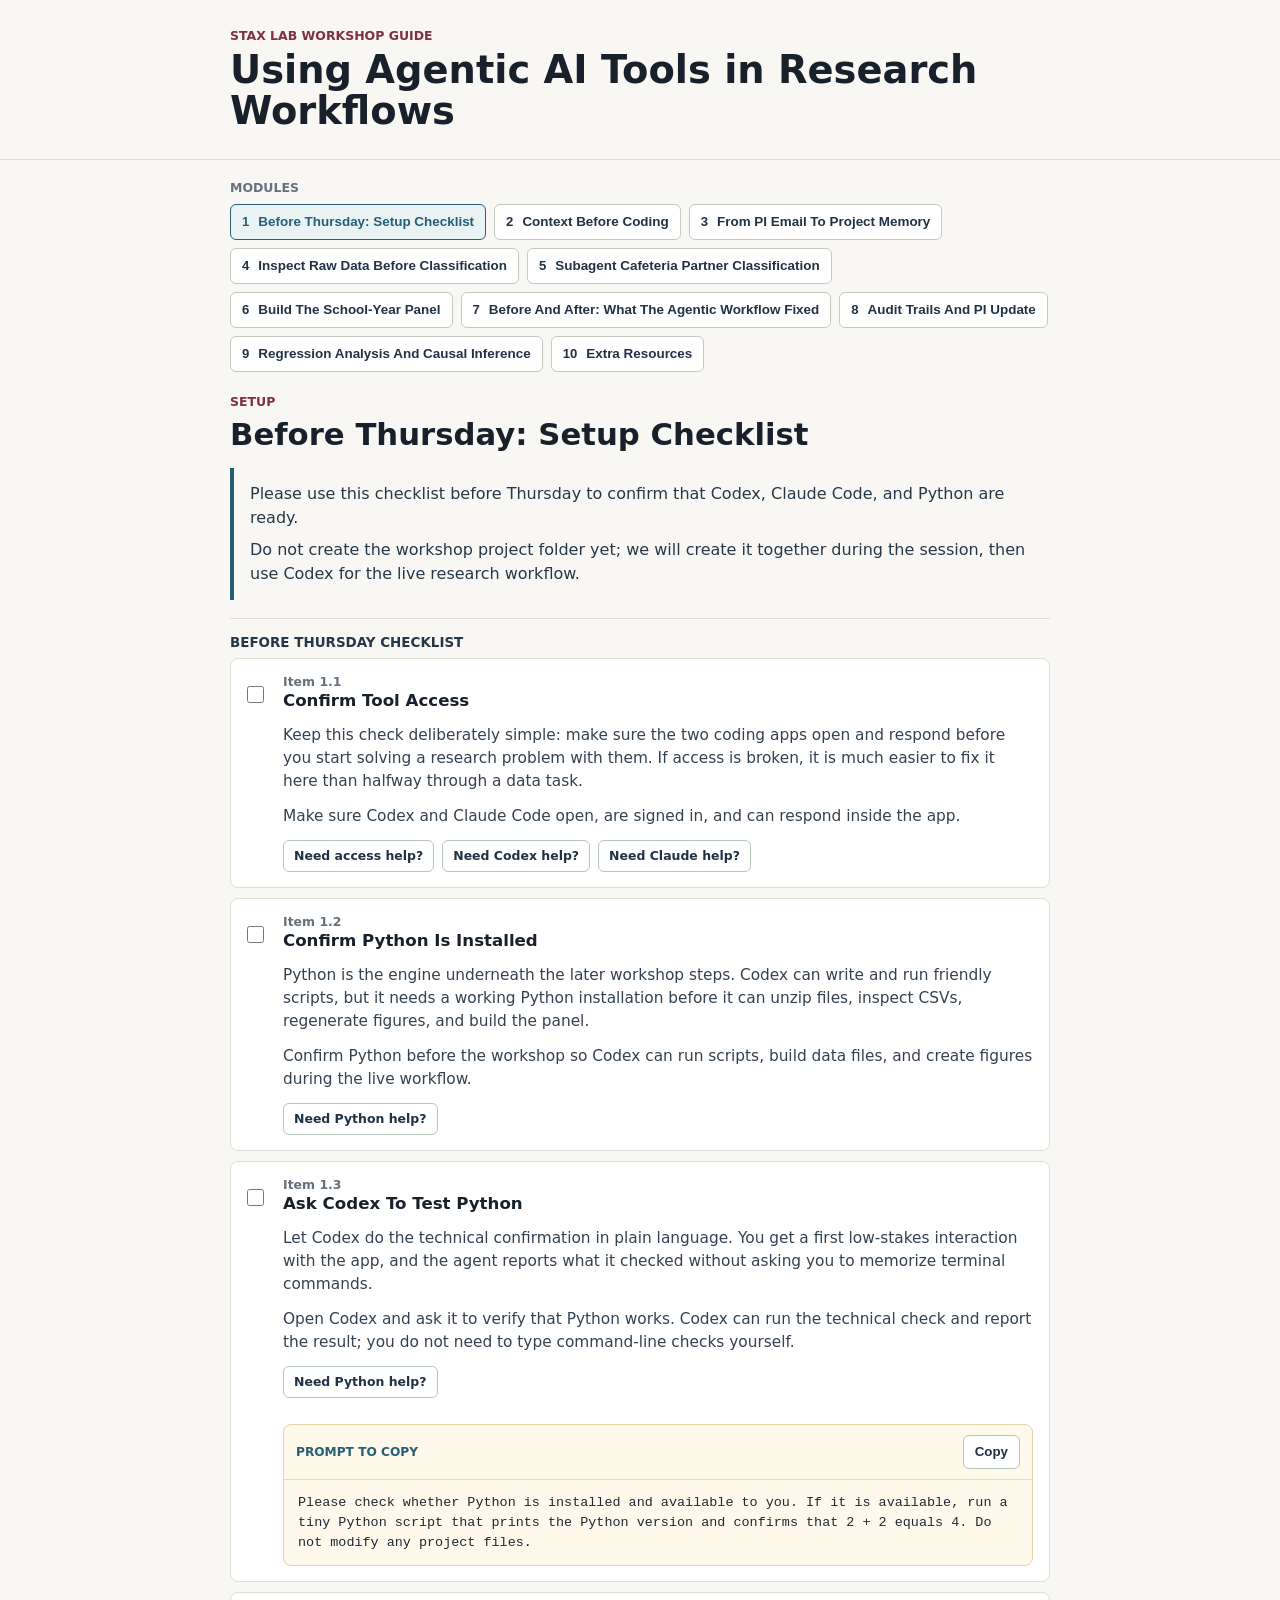
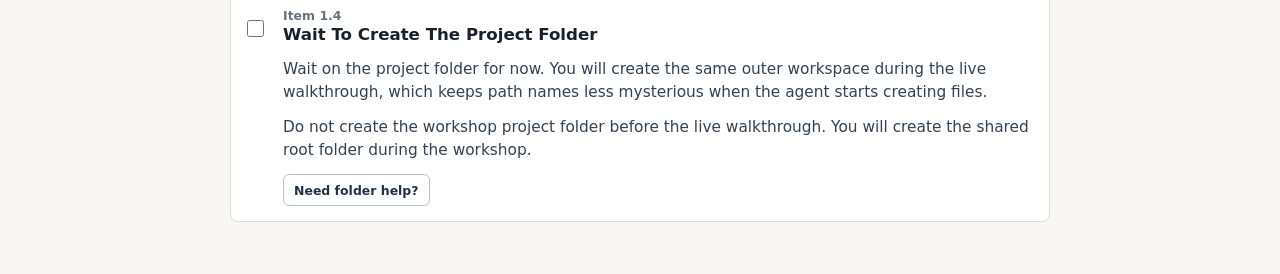
==== docs/guide.html @ 28125786 "Remove module references from review plan prompt" ====
<!doctype html>
<html lang="en">
  <head>
    <meta charset="utf-8">
    <meta name="viewport" content="width=device-width, initial-scale=1">
    <title>Training Guide | Using Agentic AI Tools in Research Workflows</title>
    <link rel="icon" href="data:,">
    <link rel="stylesheet" href="styles.css?v=20260527-module4-plain-note">
  </head>
  <body>
    <header class="topbar">
      <div class="title-block">
        <p class="eyebrow">STAX Lab Workshop Guide</p>
        <h1>Using Agentic AI Tools in Research Workflows</h1>
      </div>
    </header>

    <main class="layout">
      <aside class="module-nav" aria-label="Training modules">
        <div class="nav-heading">
          <span>Modules</span>
        </div>
        <div id="moduleButtons" class="module-buttons"></div>
      </aside>

      <section class="module-panel" aria-live="polite">
        <div class="module-meta">
          <span id="moduleTag" class="tag">Handoff</span>
        </div>
        <h2 id="moduleTitle">Module</h2>
        <div id="moduleBody" class="module-body"></div>

        <section id="moduleContextBand" class="context-band" hidden>
          <h3 id="moduleContextTitle">Context</h3>
          <div id="contextBlocks" class="context-blocks"></div>
        </section>

        <section id="substepBand" class="substep-band" hidden>
          <h3 id="substepTitle">Module Steps</h3>
          <div id="substepList" class="substep-list"></div>
        </section>

        <section class="command-band">
          <h3 id="commandTitle">Agent Actions</h3>
          <div id="commandList"></div>
        </section>

        <section class="prompt-band">
          <h3 id="promptTitle">Prompt Snippets</h3>
          <div id="promptList"></div>
        </section>

        <section id="moduleRecapBand" class="recap-band" hidden>
          <h3>Module Recap</h3>
          <div id="moduleRecapList"></div>
        </section>
      </section>
    </main>

    <script src="app.js?v=20260527-module4-inworld"></script>
  </body>
</html>
---- docs/styles.css ----
:root {
  --ink: #18212b;
  --muted: #65717d;
  --paper: #f8f7f3;
  --surface: #ffffff;
  --soft: #f1f5f2;
  --line: #deddd5;
  --line-strong: #c6c9c1;
  --nav: #203246;
  --nav-ink: #ffffff;
  --burgundy: #7e3140;
  --teal: #245f75;
  --teal-soft: #eaf3f4;
  --gold: #b9802e;
  --prompt: #fff9eb;
  --prompt-line: #e7d3a8;
  --blue: #245f75;
  --shadow: 0 10px 26px rgba(25, 31, 38, 0.08);
  --float-shadow: 0 14px 34px rgba(25, 31, 38, 0.07);
  --soft-shadow: none;
}

* {
  box-sizing: border-box;
}

body {
  margin: 0;
  min-height: 100vh;
  color: var(--ink);
  background: var(--paper);
  font-family: Inter, ui-sans-serif, system-ui, -apple-system, BlinkMacSystemFont, "Segoe UI", sans-serif;
}

.welcome-page {
  display: grid;
  min-height: 100vh;
  place-items: center;
}

.welcome-shell {
  width: min(780px, calc(100% - 40px));
}

.welcome-panel {
  padding: clamp(28px, 5vw, 54px);
  border: 1px solid var(--line);
  border-radius: 8px;
  background: var(--surface);
  box-shadow: none;
}

.welcome-actions {
  display: flex;
  flex-wrap: wrap;
  gap: 10px;
  margin-top: 28px;
}

.action-button {
  display: inline-flex;
  align-items: center;
  justify-content: center;
  min-height: 44px;
  padding: 10px 14px;
  border: 1px solid #b7c7bd;
  border-radius: 6px;
  color: var(--nav);
  background: #ffffff;
  font-weight: 800;
  text-decoration: none;
}

.action-button:hover,
.action-button:focus-visible {
  border-color: var(--burgundy);
  color: var(--burgundy);
  outline: none;
}

.action-button.primary {
  border-color: var(--nav);
  color: var(--nav-ink);
  background: var(--nav);
}

.action-button.primary:hover,
.action-button.primary:focus-visible {
  border-color: var(--burgundy);
  background: var(--burgundy);
  color: #ffffff;
}

.topbar {
  padding: 28px 0 20px;
  border-bottom: 1px solid var(--line);
  background: transparent;
}

.title-block {
  width: min(820px, calc(100% - 32px));
  margin: 0 auto;
}

.eyebrow {
  margin: 0 0 6px;
  color: var(--burgundy);
  font-size: 0.78rem;
  font-weight: 800;
  text-transform: uppercase;
}

h1,
h2,
h3,
p {
  margin-top: 0;
}

h1 {
  max-width: 760px;
  margin-bottom: 7px;
  font-size: clamp(1.75rem, 3vw, 2.75rem);
  line-height: 1.08;
}

h2 {
  margin-bottom: 16px;
  font-size: clamp(1.45rem, 2.4vw, 2.2rem);
}

h3 {
  margin-bottom: 12px;
  font-size: 0.95rem;
}

.code-ref,
code {
  display: inline-block;
  max-width: 100%;
  overflow-wrap: anywhere;
  padding: 2px 6px;
  border: 1px solid #cbd3cf;
  border-radius: 5px;
  background: #f7f9f8;
  color: #122338;
  font-family: ui-monospace, SFMono-Regular, Menlo, Monaco, Consolas, "Liberation Mono", monospace;
  font-size: 0.92em;
  line-height: 1.35;
  vertical-align: baseline;
}

.command-list code {
  display: block;
  padding: 10px 12px;
  white-space: pre-wrap;
}

.layout {
  display: grid;
  grid-template-columns: minmax(0, 1fr);
  gap: 22px;
  width: min(820px, calc(100% - 32px));
  margin: 20px auto 52px;
}

.module-nav,
.module-panel {
  background: transparent;
}

.module-nav {
  position: fixed;
  top: 118px;
  left: max(24px, calc(50% - 720px));
  z-index: 20;
  width: 238px;
  max-height: calc(100vh - 142px);
  align-self: start;
  overflow-y: auto;
  padding: 13px;
  border: 1px solid rgba(198, 201, 193, 0.9);
  border-radius: 8px;
  background: rgba(255, 255, 255, 0.96);
  box-shadow: var(--float-shadow);
}

.nav-heading {
  display: flex;
  align-items: center;
  justify-content: space-between;
  padding: 0 0 9px;
  color: var(--muted);
  font-weight: 800;
  text-transform: uppercase;
  font-size: 0.78rem;
}

.module-buttons {
  display: grid;
  gap: 5px;
}

.module-button {
  position: relative;
  display: flex;
  align-items: center;
  gap: 9px;
  width: 100%;
  min-height: 40px;
  padding: 8px 9px;
  border: 1px solid transparent;
  border-radius: 6px;
  background: transparent;
  color: var(--nav);
  text-align: left;
  cursor: pointer;
  font-weight: 800;
}

.module-button:hover,
.module-button:focus-visible {
  border-color: #cbd9d8;
  color: var(--teal);
  background: #f8faf8;
  outline: none;
}

.module-button.active {
  border-color: var(--teal);
  color: var(--teal);
  background: var(--teal-soft);
}

.module-index {
  display: inline-grid;
  flex: 0 0 auto;
  width: 24px;
  height: 24px;
  place-items: center;
  border: 1px solid currentColor;
  border-radius: 999px;
  color: inherit;
  font-size: 0.82rem;
  font-weight: 800;
}

.module-button.done .module-index {
  color: inherit;
}

.module-name {
  display: block;
  overflow-wrap: anywhere;
  font-weight: 800;
  line-height: 1.2;
  font-size: 0.84rem;
}

.module-step {
  display: none;
}

.module-panel {
  min-height: 0;
  padding: 0;
}

.module-meta {
  display: flex;
  align-items: center;
  margin-bottom: 7px;
  color: var(--muted);
  font-size: 0.78rem;
  font-weight: 700;
  text-transform: uppercase;
}

.tag {
  padding: 0;
  color: var(--burgundy);
  background: transparent;
  font-size: 0.78rem;
  text-transform: uppercase;
}

.module-body {
  display: grid;
  gap: 8px;
  margin: 16px 0 8px;
  padding: 14px 16px;
  border-left: 4px solid var(--teal);
  color: #263848;
  line-height: 1.5;
}

.module-body p {
  margin-bottom: 0;
}

.command-band,
.prompt-band,
.recap-band,
.context-band,
.substep-band {
  margin-top: 18px;
  padding-top: 16px;
  border-top: 1px solid var(--line);
}

.command-band h3,
.prompt-band h3,
.recap-band h3,
.context-band h3,
.substep-band h3 {
  margin: 0 0 8px;
  color: #263848;
  font-size: 0.84rem;
  font-weight: 900;
  text-transform: uppercase;
}

.context-blocks {
  display: grid;
  gap: 16px;
}

.context-slideshow-band {
  padding-top: 14px;
}

.context-slide-deck {
  display: grid;
  gap: 12px;
}

.context-slide-stage {
  display: grid;
  gap: 18px;
  min-height: 380px;
  padding: clamp(18px, 3vw, 26px);
  border: 1px solid var(--line);
  border-radius: 8px;
  background: #ffffff;
}

.context-slide-header {
  display: grid;
  gap: 8px;
  max-width: 680px;
}

.context-slide-kicker {
  color: var(--burgundy);
  font-size: 0.76rem;
  font-weight: 900;
  text-transform: uppercase;
}

.context-slide-header h4 {
  margin: 0;
  color: #18212b;
  font-size: clamp(1.45rem, 2.5vw, 2rem);
  line-height: 1.08;
}

.context-slide-header p {
  margin: 0;
  color: #334252;
  font-size: 1rem;
  line-height: 1.48;
}

.context-slide-content {
  display: grid;
  align-content: start;
  gap: 14px;
}

.context-slide-controls {
  display: grid;
  grid-template-columns: 44px minmax(0, 1fr) 44px;
  align-items: center;
  gap: 12px;
}

.slide-arrow {
  display: inline-grid;
  width: 44px;
  height: 44px;
  place-items: center;
  border: 1px solid #b7c7bd;
  border-radius: 999px;
  color: var(--nav);
  background: #ffffff;
  font-size: 1.25rem;
  font-weight: 900;
  cursor: pointer;
}

.slide-arrow:hover,
.slide-arrow:focus-visible {
  border-color: var(--burgundy);
  color: var(--burgundy);
  outline: none;
}

.slide-arrow:disabled {
  border-color: var(--line);
  color: #a7afb5;
  cursor: default;
}

.context-slide-dots {
  display: flex;
  flex-wrap: wrap;
  justify-content: center;
  gap: 8px;
}

.context-slide-dot {
  width: 10px;
  height: 10px;
  padding: 0;
  border: 1px solid var(--line-strong);
  border-radius: 999px;
  background: #ffffff;
  cursor: pointer;
}

.context-slide-dot[aria-current="step"] {
  border-color: var(--teal);
  background: var(--teal);
}

.context-slide-dot:hover,
.context-slide-dot:focus-visible {
  border-color: var(--burgundy);
  outline: none;
}

.context-block {
  display: grid;
  gap: 12px;
  min-width: 0;
}

.substep-context-block {
  margin-top: 16px;
}

.context-block h4 {
  margin: 0;
  color: #263848;
  font-size: clamp(1.1rem, 1.7vw, 1.38rem);
  line-height: 1.2;
}

.context-stat-grid,
.context-card-grid,
.context-download-grid {
  display: grid;
  grid-template-columns: repeat(2, minmax(0, 1fr));
  gap: 10px;
}

.context-stat-card,
.context-card,
.context-download-card {
  padding: 14px;
  border: 1px solid var(--line);
  border-radius: 8px;
  background: #ffffff;
}

.context-stat-card,
.context-download-card {
  display: grid;
  gap: 6px;
  min-width: 0;
}

.context-stat-label {
  color: var(--teal);
  font-size: 0.76rem;
  font-weight: 900;
  text-transform: uppercase;
}

.context-stat-card strong {
  display: block;
  color: #18212b;
  font-size: clamp(1.55rem, 3vw, 2.35rem);
  line-height: 1;
}

.context-stat-card span:last-child,
.context-card p,
.context-download-card p,
.context-figure figcaption {
  margin: 0;
  color: #334252;
  font-size: 0.92rem;
  line-height: 1.45;
}

.context-table {
  width: 100%;
  border-collapse: collapse;
  overflow: hidden;
  border: 1px solid var(--line);
  border-radius: 8px;
  background: #ffffff;
}

.context-table th,
.context-table td {
  padding: 11px 12px;
  border-bottom: 1px solid var(--line);
  text-align: left;
  vertical-align: top;
  line-height: 1.42;
}

.context-table th {
  color: var(--teal);
  background: #f3f8f7;
  font-size: 0.76rem;
  font-weight: 900;
  text-transform: uppercase;
}

.context-table tr:last-child td {
  border-bottom: 0;
}

.context-figure {
  margin: 0;
  overflow: hidden;
  border: 1px solid var(--line);
  border-radius: 8px;
  background: #ffffff;
}

.context-figure img {
  display: block;
  width: 100%;
  height: auto;
}

.context-figure figcaption {
  padding: 11px 13px;
  border-top: 1px solid var(--line);
  background: #fbfbf8;
}

.context-collapsible {
  display: grid;
  gap: 14px;
}

.context-collapsible-trigger {
  width: fit-content;
  list-style: none;
  cursor: pointer;
}

.context-collapsible-trigger::-webkit-details-marker {
  display: none;
}

.context-collapsible-trigger::after {
  content: " +";
}

.context-collapsible[open] > .context-collapsible-trigger::after {
  content: " -";
}

.context-collapsible-content {
  display: grid;
  gap: 14px;
}

.context-email {
  display: grid;
  gap: 14px;
  min-width: 0;
  padding: 18px;
  border: 1px solid var(--line);
  border-radius: 8px;
  background: #ffffff;
}

.context-email-header {
  display: grid;
  gap: 8px;
}

.context-email-header h4 {
  margin: 0;
  color: #18212b;
  font-size: clamp(1.15rem, 1.9vw, 1.45rem);
  line-height: 1.18;
}

.context-email-meta {
  display: grid;
  gap: 6px;
  margin: 0;
  padding: 0;
  color: #334252;
}

.context-email-meta div {
  display: grid;
  grid-template-columns: 82px minmax(0, 1fr);
  gap: 10px;
  min-width: 0;
}

.context-email-meta dt {
  color: var(--muted);
  font-size: 0.78rem;
  font-weight: 900;
  text-transform: uppercase;
}

.context-email-meta dd {
  min-width: 0;
  margin: 0;
  overflow-wrap: anywhere;
}

.context-email-body {
  display: grid;
  gap: 10px;
  padding: 14px 0 0;
  border-top: 1px solid var(--line);
}

.context-email-body p {
  margin: 0;
  color: #334252;
  font-size: 0.95rem;
  line-height: 1.52;
}

.context-email-actions {
  display: flex;
  flex-wrap: wrap;
  gap: 8px;
}

.substep-list {
  display: grid;
  gap: 0;
  min-width: 0;
}

.checklist-list {
  gap: 10px;
}

.substep-card {
  position: relative;
  min-width: 0;
  padding: 26px 0;
  border-bottom: 1px solid var(--line);
  border-radius: 8px;
  background: transparent;
  transition:
    opacity 160ms ease,
    background-color 160ms ease;
}

.substep-card:last-child {
  border-bottom: 0;
}

.substep-list.is-focusing .substep-card {
  opacity: 0.72;
}

.substep-list.is-focusing .substep-card.is-active,
.substep-list.is-focusing .substep-card:hover,
.substep-list.is-focusing .substep-card:focus-within {
  opacity: 1;
}

.substep-list.is-focusing .substep-card.is-active {
  background: rgba(36, 95, 117, 0.045);
}

.substep-list.is-focusing .substep-card.is-active::before {
  content: "";
  position: absolute;
  top: 18px;
  bottom: 18px;
  left: -14px;
  width: 3px;
  border-radius: 999px;
  background: rgba(36, 95, 117, 0.5);
}

.checklist-list.is-focusing .substep-card,
.checklist-list.is-focusing .substep-card.is-active {
  opacity: 1;
}

.checklist-list.is-focusing .substep-card.is-active {
  background: #ffffff;
}

.checklist-list.is-focusing .substep-card.is-active::before {
  content: none;
}

.substep-number {
  display: block;
  margin-bottom: 7px;
  color: var(--teal);
  font-size: 0.82rem;
  font-weight: 900;
}

.substep-card-complete {
  background: rgba(36, 95, 117, 0.035);
}

.substep-title-row {
  display: flex;
  align-items: flex-start;
  justify-content: space-between;
  gap: 14px;
}

.substep-card h4 {
  margin: 0 0 12px;
  font-size: clamp(1.22rem, 2vw, 1.58rem);
  line-height: 1.16;
}

.checklist-card {
  padding: 15px 16px;
  border: 1px solid var(--line);
  border-radius: 8px;
  background: #ffffff;
  transition: background-color 160ms ease, border-color 160ms ease;
}

.checklist-card:last-child {
  border-bottom: 1px solid var(--line);
}

.checklist-card.substep-card-complete {
  border-color: #b7cfc6;
  background: #f5faf7;
}

.checklist-content {
  display: grid;
  grid-template-columns: 24px minmax(0, 1fr);
  gap: 9px 12px;
}

.checklist-title-row {
  display: contents;
}

.checklist-title-copy {
  min-width: 0;
}

.checklist-card .substep-number {
  margin: 0 0 2px;
  color: var(--muted);
  font-size: 0.78rem;
}

.checklist-card h4 {
  margin: 0;
  font-size: 1.04rem;
  line-height: 1.25;
}

.checklist-card p {
  grid-column: 2;
  padding-left: 0;
}

.substep-check {
  display: inline-flex;
  flex: 0 0 auto;
  align-items: center;
  gap: 7px;
  min-height: 32px;
  padding: 5px 9px;
  border: 1px solid #b7c7bd;
  border-radius: 6px;
  color: #273440;
  background: #ffffff;
  font-size: 0.78rem;
  font-weight: 800;
  cursor: pointer;
}

.checklist-card .substep-check {
  grid-column: 1;
  width: 24px;
  min-height: 24px;
  margin-top: 3px;
  padding: 0;
  border: 0;
  background: transparent;
}

.checklist-card .substep-check span {
  position: absolute;
  width: 1px;
  height: 1px;
  overflow: hidden;
  clip: rect(0, 0, 0, 0);
  white-space: nowrap;
}

.checklist-card .substep-links,
.checklist-card .substep-prompt,
.checklist-card .substep-reference,
.checklist-card .substep-material {
  grid-column: 2;
}

.substep-check input {
  width: 17px;
  height: 17px;
  margin: 0;
  accent-color: var(--teal);
}

.substep-card-complete .substep-number {
  color: var(--teal);
}

.substep-card-complete h4 {
  color: var(--teal);
}

.substep-card p {
  margin: 0;
  color: #334252;
  font-size: 0.96rem;
  line-height: 1.5;
}

.substep-intro {
  color: #263848;
  font-size: 1rem;
  line-height: 1.55;
}

.substep-action strong {
  color: var(--teal);
  font-size: 0.84rem;
  font-weight: 900;
  text-transform: uppercase;
}

.substep-content {
  display: grid;
  gap: 12px;
}

.substep-image {
  margin: 0;
  overflow: hidden;
  border-top: 1px solid var(--line);
  border-radius: 0 0 8px 8px;
  background: #f8faf9;
}

.substep-image img {
  display: block;
  width: 100%;
  height: auto;
}

.substep-image figcaption {
  padding: 10px 12px;
  border-top: 1px solid var(--line);
  color: #3c4752;
  background: #ffffff;
  font-size: 0.82rem;
  line-height: 1.4;
}

.substep-material {
  display: grid;
  gap: 4px;
  min-width: 0;
  margin-top: 10px;
  color: #233139;
  line-height: 1.45;
}

.substep-material span {
  min-width: 0;
  overflow-wrap: anywhere;
}

.substep-note {
  margin: 14px 0 0;
  color: #233139;
  line-height: 1.55;
}

.substep-label {
  color: var(--teal);
  font-size: 0.76rem;
  font-weight: 800;
  text-transform: uppercase;
}

.substep-prompt {
  display: grid;
  grid-template-columns: 1fr;
  margin-top: 14px;
  border: 1px solid var(--prompt-line);
  border-radius: 8px;
  background: var(--prompt);
}

.substep-prompt-copy {
  display: grid;
  gap: 0;
}

.substep-prompt-head,
.prompt-row-head {
  display: flex;
  align-items: center;
  justify-content: space-between;
  gap: 12px;
  padding: 10px 12px;
  border-bottom: 1px solid rgba(185, 141, 66, 0.28);
}

.substep-links {
  display: flex;
  flex-wrap: wrap;
  gap: 8px;
  min-width: 0;
}

.substep-reference {
  margin-top: 12px;
  border: 1px solid var(--line);
  border-radius: 8px;
  background: var(--surface);
}

.substep-reference summary {
  padding: 11px 13px;
  color: #334252;
  font-size: 0.9rem;
  font-weight: 800;
  cursor: pointer;
}

.command-row,
.prompt-row {
  display: grid;
  grid-template-columns: 1fr;
  margin-bottom: 10px;
  border: 1px solid var(--prompt-line);
  border-radius: 8px;
  background: var(--prompt);
}

.copy-button {
  min-width: 0;
  min-height: 34px;
  padding: 7px 11px;
  border: 1px solid #b7c7bd;
  border-radius: 6px;
  background: #ffffff;
  color: var(--nav);
  font-weight: 800;
  cursor: pointer;
}

.copy-button:hover,
.copy-button:focus-visible {
  border-color: var(--burgundy);
  color: var(--burgundy);
  outline: none;
}

.prompt-text {
  margin: 0;
  padding: 13px 14px;
  border: 0;
  border-radius: 0;
  background: transparent;
  overflow-wrap: anywhere;
  white-space: pre-wrap;
  color: #1e2935;
  font-family: "SFMono-Regular", Consolas, "Liberation Mono", monospace;
  font-size: 0.84rem;
  line-height: 1.48;
}

.recap-intro {
  max-width: 720px;
  margin: 0 0 14px;
  color: #334252;
  line-height: 1.5;
}

.recap-item {
  display: grid;
  gap: 7px;
  max-width: 780px;
  padding: 14px 0;
  border-top: 1px solid var(--line);
}

.recap-item:first-of-type {
  border-top: 0;
  padding-top: 0;
}

.recap-step {
  color: var(--teal);
  font-size: 0.76rem;
  font-weight: 900;
  text-transform: uppercase;
}

.recap-item h4 {
  margin: 0;
  color: #18212b;
  font-size: clamp(1.05rem, 1.7vw, 1.25rem);
  line-height: 1.2;
}

.recap-item p {
  margin: 0;
  color: #334252;
  line-height: 1.48;
}

.recap-item strong {
  color: #263848;
}

.sequence-note {
  max-width: 720px;
  margin: 12px 0 0;
  color: #334252;
  line-height: 1.5;
}

.guide-button {
  display: inline-flex;
  align-items: center;
  justify-content: center;
  min-height: 32px;
  padding: 6px 10px;
  border: 1px solid #b7c7bd;
  border-radius: 6px;
  color: var(--nav);
  background: #ffffff;
  font-size: 0.78rem;
  font-weight: 800;
  text-decoration: none;
  white-space: nowrap;
}

.guide-button:hover,
.guide-button:focus-visible {
  border-color: var(--burgundy);
  color: var(--burgundy);
  outline: none;
}

.empty-state {
  color: var(--muted);
  font-style: italic;
}

@media (prefers-reduced-motion: reduce) {
  html {
    scroll-behavior: auto;
  }

  .substep-card {
    transition: none;
  }
}

.setup-page {
  background: var(--paper);
}

.setup-shell {
  width: min(920px, calc(100% - 32px));
  margin: 0 auto;
  padding: 28px 0 46px;
}

.setup-header {
  padding: 24px;
  border: 1px solid var(--line);
  border-radius: 8px;
  background: var(--surface);
  box-shadow: var(--shadow);
}

.back-link {
  display: inline-flex;
  margin-bottom: 18px;
  color: var(--burgundy);
  font-weight: 800;
  text-decoration: none;
}

.back-link:hover,
.back-link:focus-visible {
  text-decoration: underline;
  outline: none;
}

.setup-intro {
  max-width: 760px;
  margin-bottom: 0;
  color: #273440;
  line-height: 1.55;
}

.setup-content {
  display: grid;
  gap: 18px;
  margin-top: 18px;
}

.setup-section {
  padding: 22px 24px;
  border: 1px solid var(--line);
  border-radius: 8px;
  background: var(--surface);
}

.setup-section h2 {
  margin-bottom: 10px;
  font-size: clamp(1.25rem, 2vw, 1.65rem);
}

.setup-section h3 {
  margin-top: 18px;
}

.step-list {
  margin: 0;
  padding-left: 1.25rem;
  line-height: 1.58;
}

.step-list li {
  margin-bottom: 9px;
}

.plain-list {
  margin: 0;
  padding-left: 1.15rem;
  line-height: 1.55;
}

.plain-list li {
  margin-bottom: 8px;
}

.command-list {
  display: grid;
  gap: 8px;
  margin: 12px 0;
}

.success-box,
.help-box {
  margin: 14px 0 0;
  padding: 14px;
  border-left: 4px solid var(--teal);
  border-radius: 6px;
  background: #f2faf7;
  line-height: 1.5;
}

.help-box {
  border-left-color: var(--gold);
  background: #fff8ea;
}

.link-row {
  display: flex;
  flex-wrap: wrap;
  gap: 10px;
  margin-top: 14px;
}

.link-button {
  display: inline-flex;
  align-items: center;
  justify-content: center;
  min-height: 40px;
  padding: 9px 12px;
  border: 1px solid #b7c7bd;
  border-radius: 6px;
  color: var(--nav);
  background: #ffffff;
  font-weight: 800;
  text-decoration: none;
}

.link-button:hover,
.link-button:focus-visible {
  border-color: var(--burgundy);
  color: var(--burgundy);
  outline: none;
}

@media (max-width: 1320px) {
  .module-nav {
    position: static;
    width: auto;
    max-height: none;
    overflow: visible;
    padding: 0;
    border: 0;
    border-radius: 0;
    background: transparent;
    box-shadow: none;
  }

  .module-buttons {
    display: flex;
    flex-wrap: wrap;
    gap: 8px;
  }

  .module-button {
    width: auto;
    min-height: 36px;
    padding: 7px 11px;
    border-color: var(--line-strong);
    background: #ffffff;
  }

  .module-index {
    width: auto;
    height: auto;
    border: 0;
    border-radius: 0;
  }
}

@media (max-width: 560px) {
  .layout,
  .title-block,
  .welcome-shell,
  .setup-shell {
    width: min(100% - 24px, 820px);
  }

  .substep-title-row {
    align-items: flex-start;
  }

  .context-stat-grid,
  .context-card-grid,
  .context-download-grid {
    grid-template-columns: 1fr;
  }

  .context-slide-stage {
    min-height: 0;
  }

  .context-slide-controls {
    grid-template-columns: 40px minmax(0, 1fr) 40px;
    gap: 8px;
  }

  .slide-arrow {
    width: 40px;
    height: 40px;
  }

  .context-table {
    display: block;
    overflow-x: auto;
  }

  .substep-prompt-head,
  .prompt-row-head {
    align-items: flex-start;
    flex-direction: column;
  }

  .copy-button,
  .action-button,
  .guide-button,
  .link-button {
    width: 100%;
  }

}
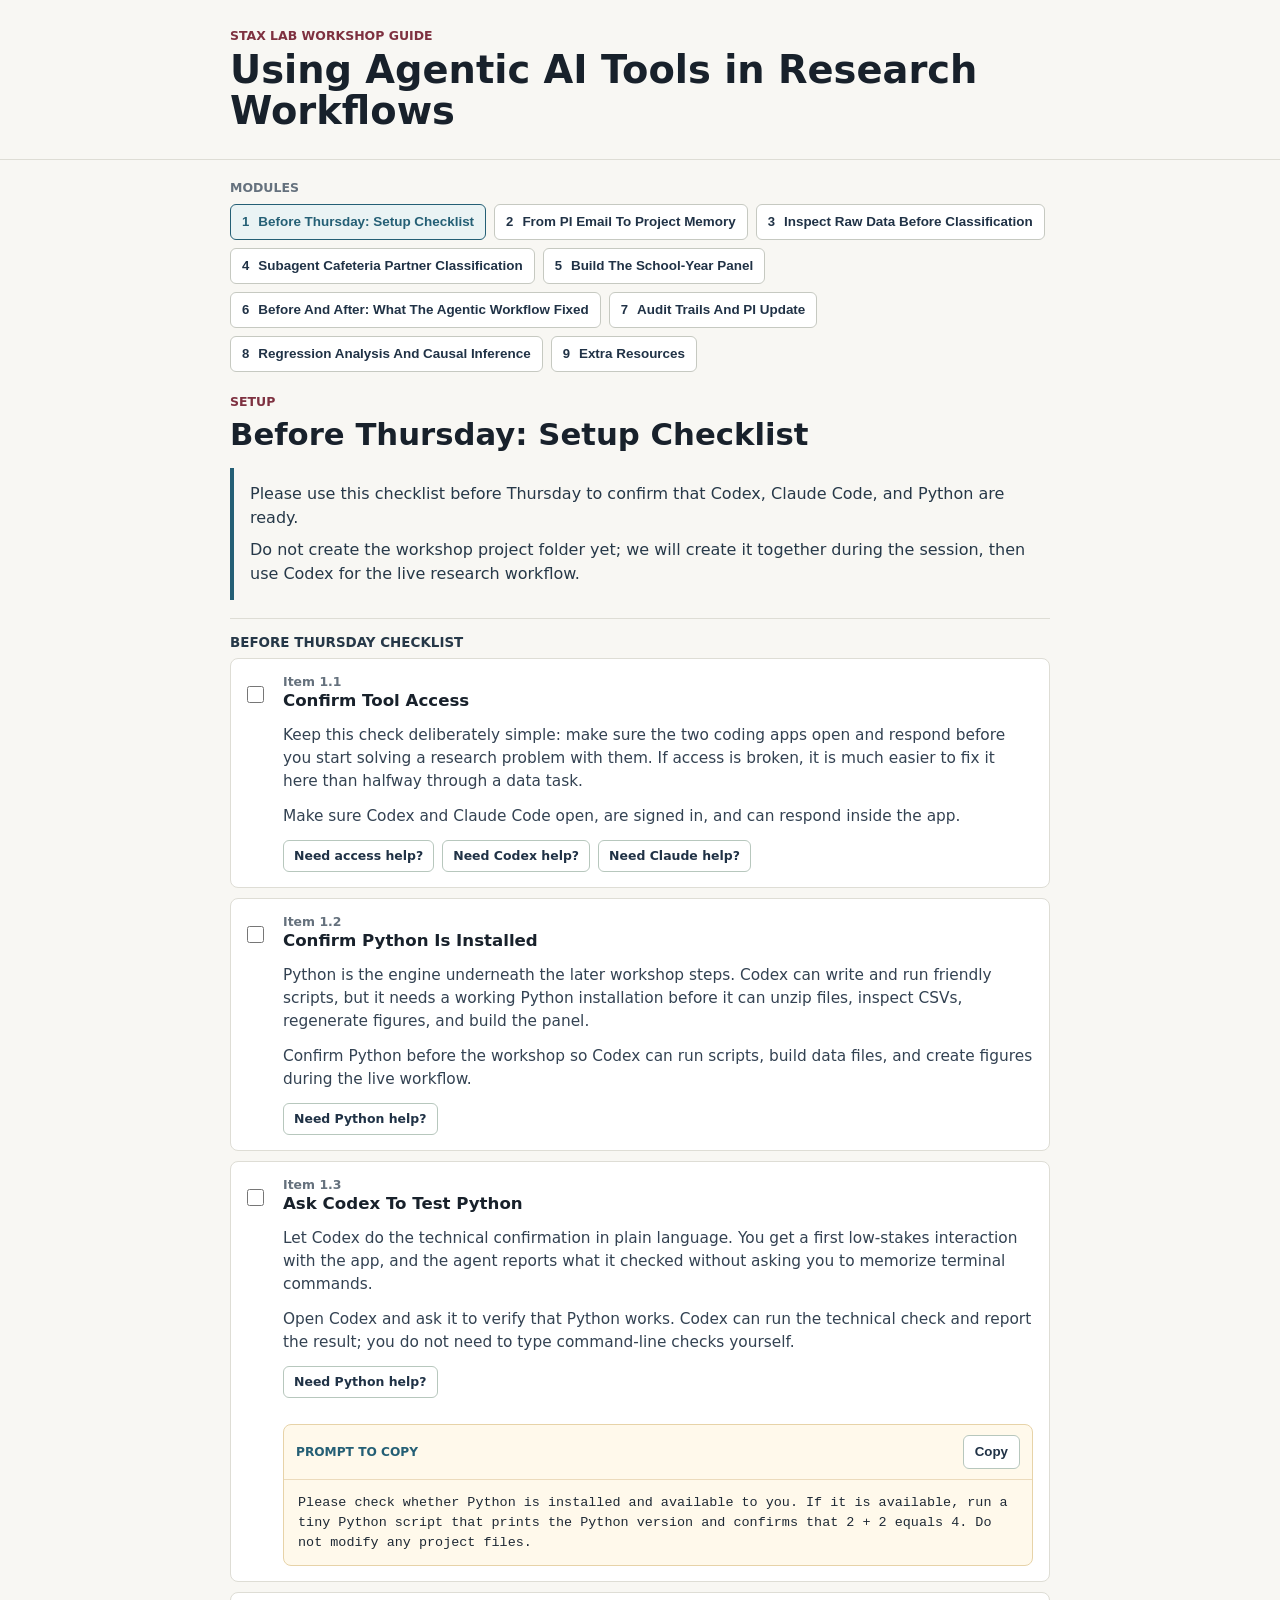
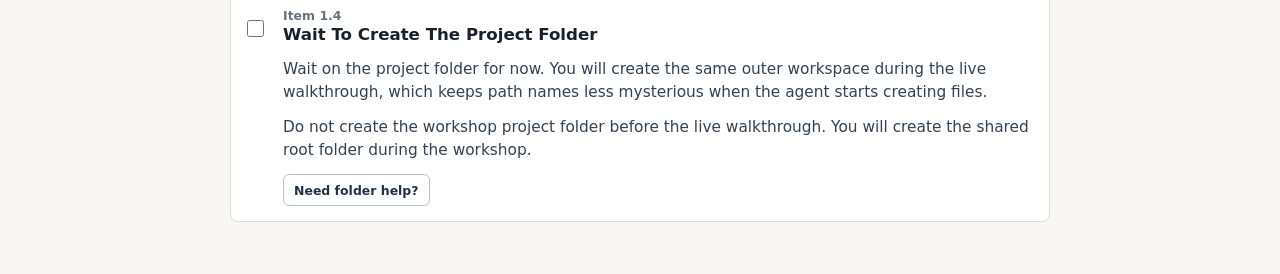
==== commit 0c04ce2d: "Remove standalone context module" ====
--- a/docs/guide.html
+++ b/docs/guide.html
@@ -57,6 +57,6 @@
       </section>
     </main>
 
-    <script src="app.js?v=20260527-module4-inworld"></script>
+    <script src="app.js?v=20260527-remove-context-module"></script>
   </body>
 </html>
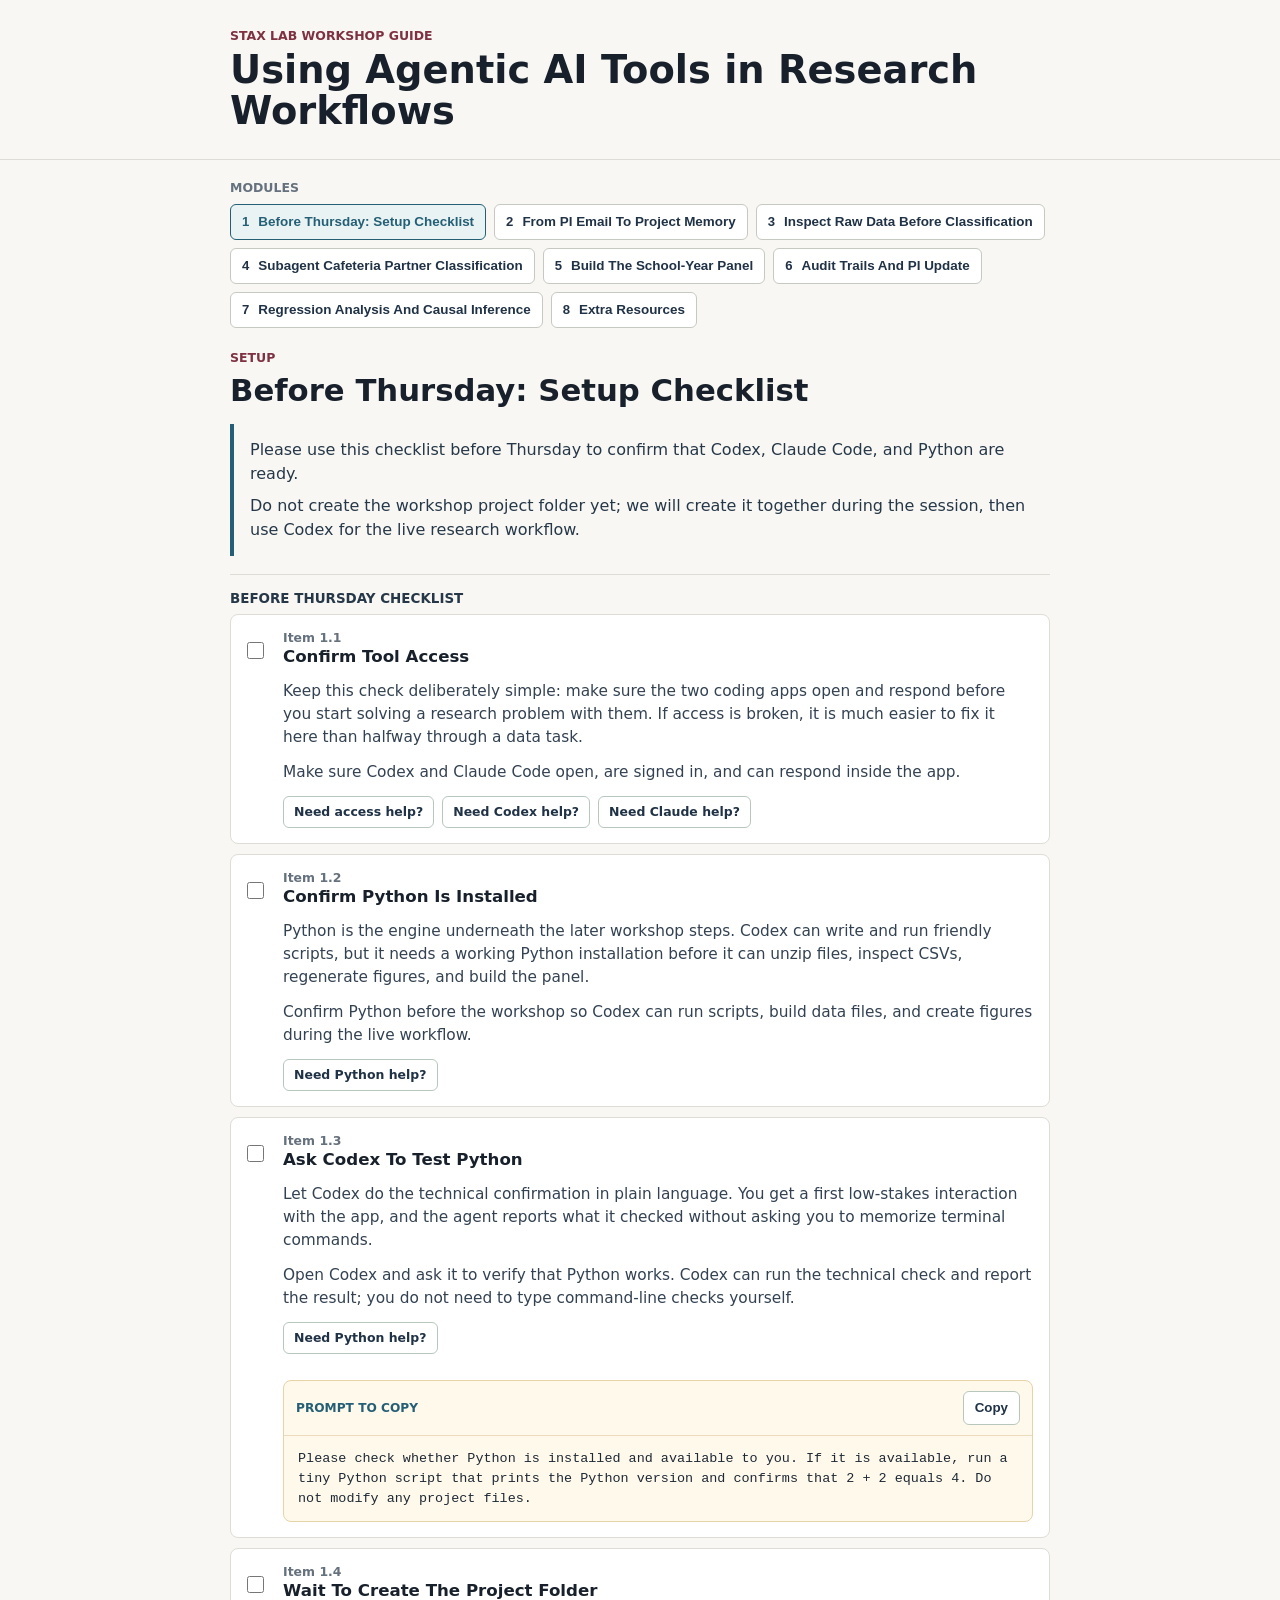
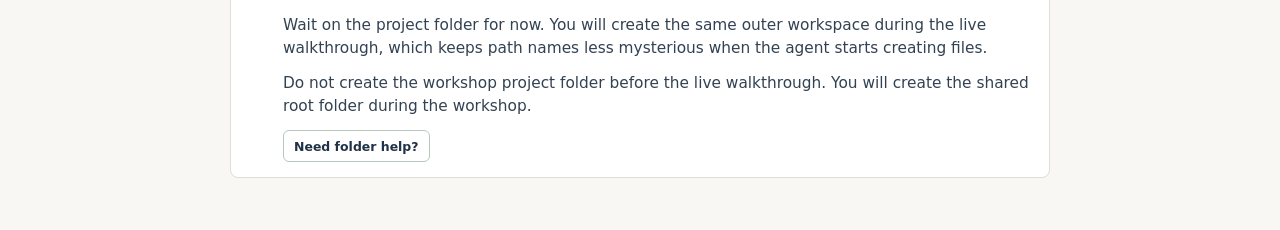
==== commit d3ee78fa: "Remove standalone before-after module" ====
--- a/docs/guide.html
+++ b/docs/guide.html
@@ -57,6 +57,6 @@
       </section>
     </main>
 
-    <script src="app.js?v=20260527-remove-context-module"></script>
+    <script src="app.js?v=20260527-remove-module-six"></script>
   </body>
 </html>
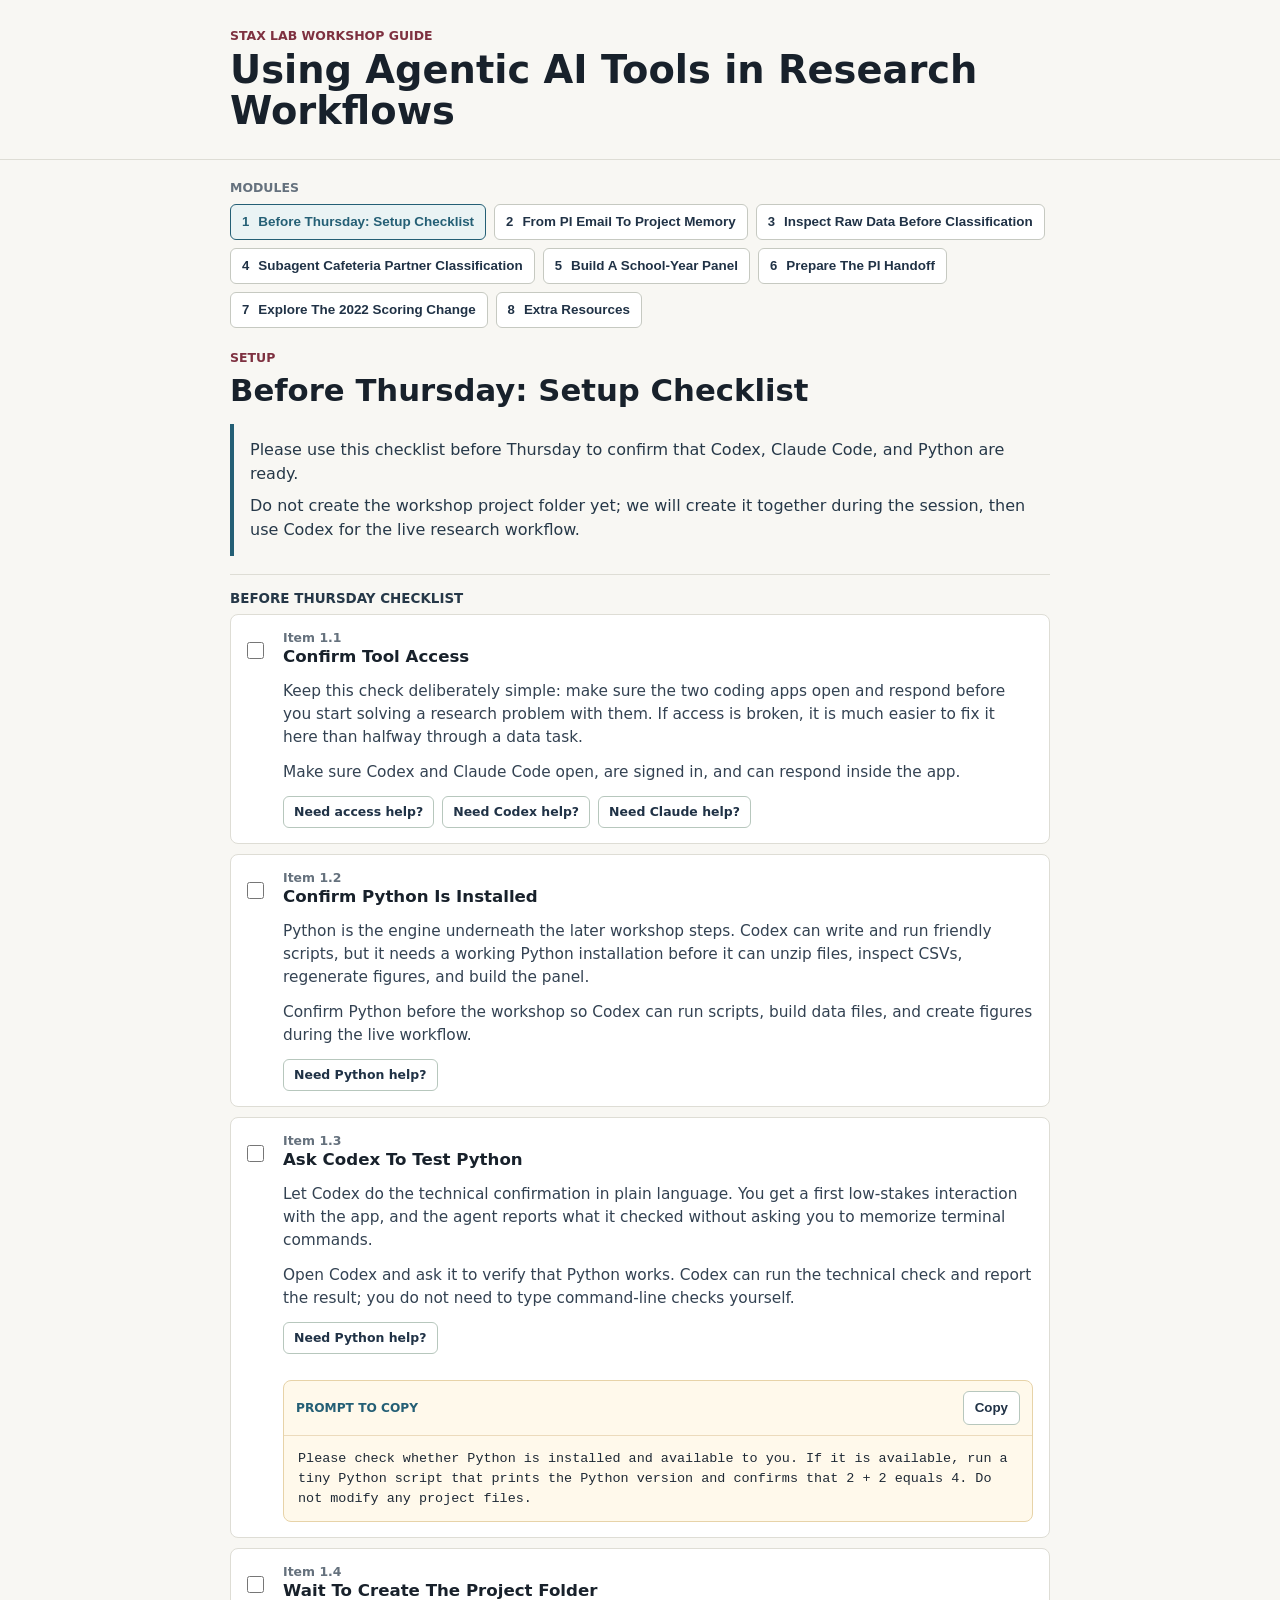
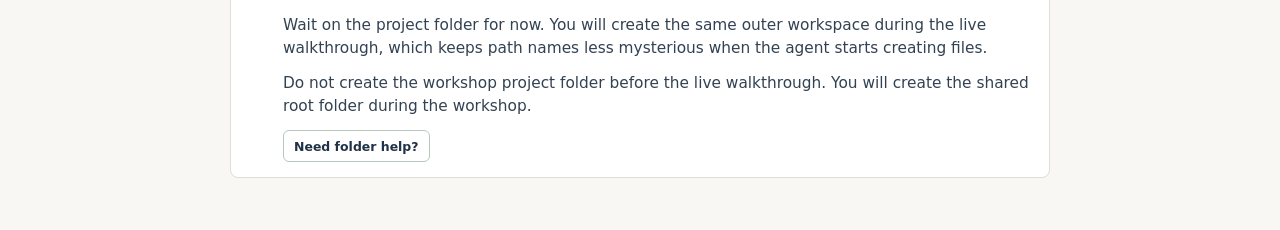
==== commit 4cd0f692: "Revise workshop survey handoff workflow" ====
--- a/docs/guide.html
+++ b/docs/guide.html
@@ -5,7 +5,7 @@
     <meta name="viewport" content="width=device-width, initial-scale=1">
     <title>Training Guide | Using Agentic AI Tools in Research Workflows</title>
     <link rel="icon" href="data:,">
-    <link rel="stylesheet" href="styles.css?v=20260527-module4-plain-note">
+    <link rel="stylesheet" href="styles.css?v=20260527-recap-prose">
   </head>
   <body>
     <header class="topbar">
@@ -57,6 +57,6 @@
       </section>
     </main>
 
-    <script src="app.js?v=20260527-remove-module-six"></script>
+    <script src="app.js?v=20260528-survey-flow"></script>
   </body>
 </html>
--- a/docs/styles.css
+++ b/docs/styles.css
@@ -1017,43 +1017,6 @@
   line-height: 1.5;
 }
 
-.recap-item {
-  display: grid;
-  gap: 7px;
-  max-width: 780px;
-  padding: 14px 0;
-  border-top: 1px solid var(--line);
-}
-
-.recap-item:first-of-type {
-  border-top: 0;
-  padding-top: 0;
-}
-
-.recap-step {
-  color: var(--teal);
-  font-size: 0.76rem;
-  font-weight: 900;
-  text-transform: uppercase;
-}
-
-.recap-item h4 {
-  margin: 0;
-  color: #18212b;
-  font-size: clamp(1.05rem, 1.7vw, 1.25rem);
-  line-height: 1.2;
-}
-
-.recap-item p {
-  margin: 0;
-  color: #334252;
-  line-height: 1.48;
-}
-
-.recap-item strong {
-  color: #263848;
-}
-
 .sequence-note {
   max-width: 720px;
   margin: 12px 0 0;
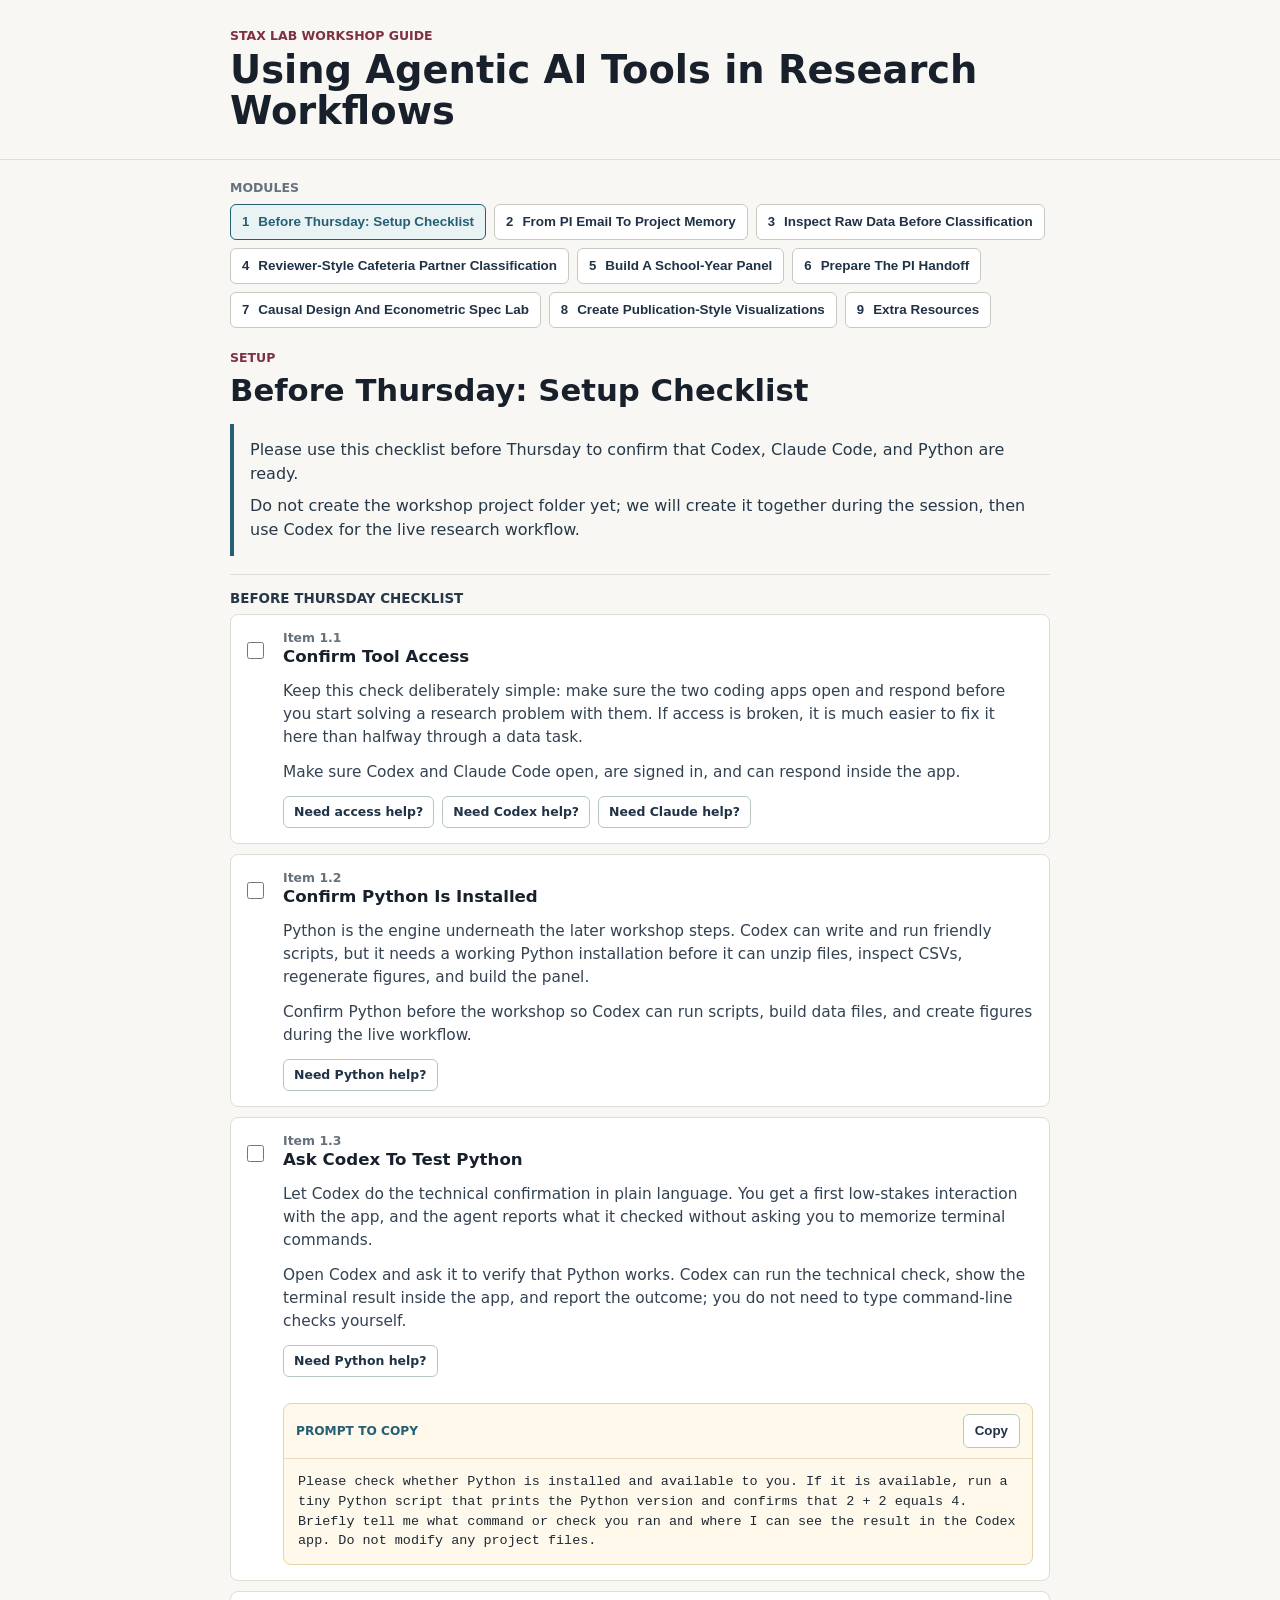
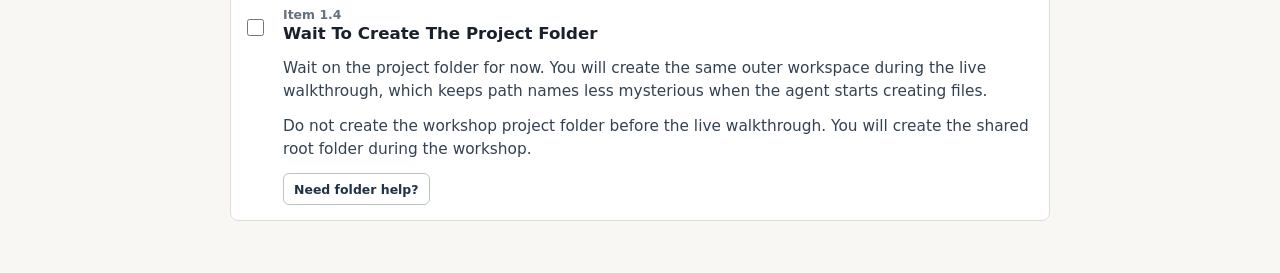
==== commit c44c30a7: "Revise guide causal spec lab" ====
--- a/docs/guide.html
+++ b/docs/guide.html
@@ -57,6 +57,6 @@
       </section>
     </main>
 
-    <script src="app.js?v=20260528-survey-flow"></script>
+    <script src="app.js?v=20260528-causal-spec-lab-libs"></script>
   </body>
 </html>
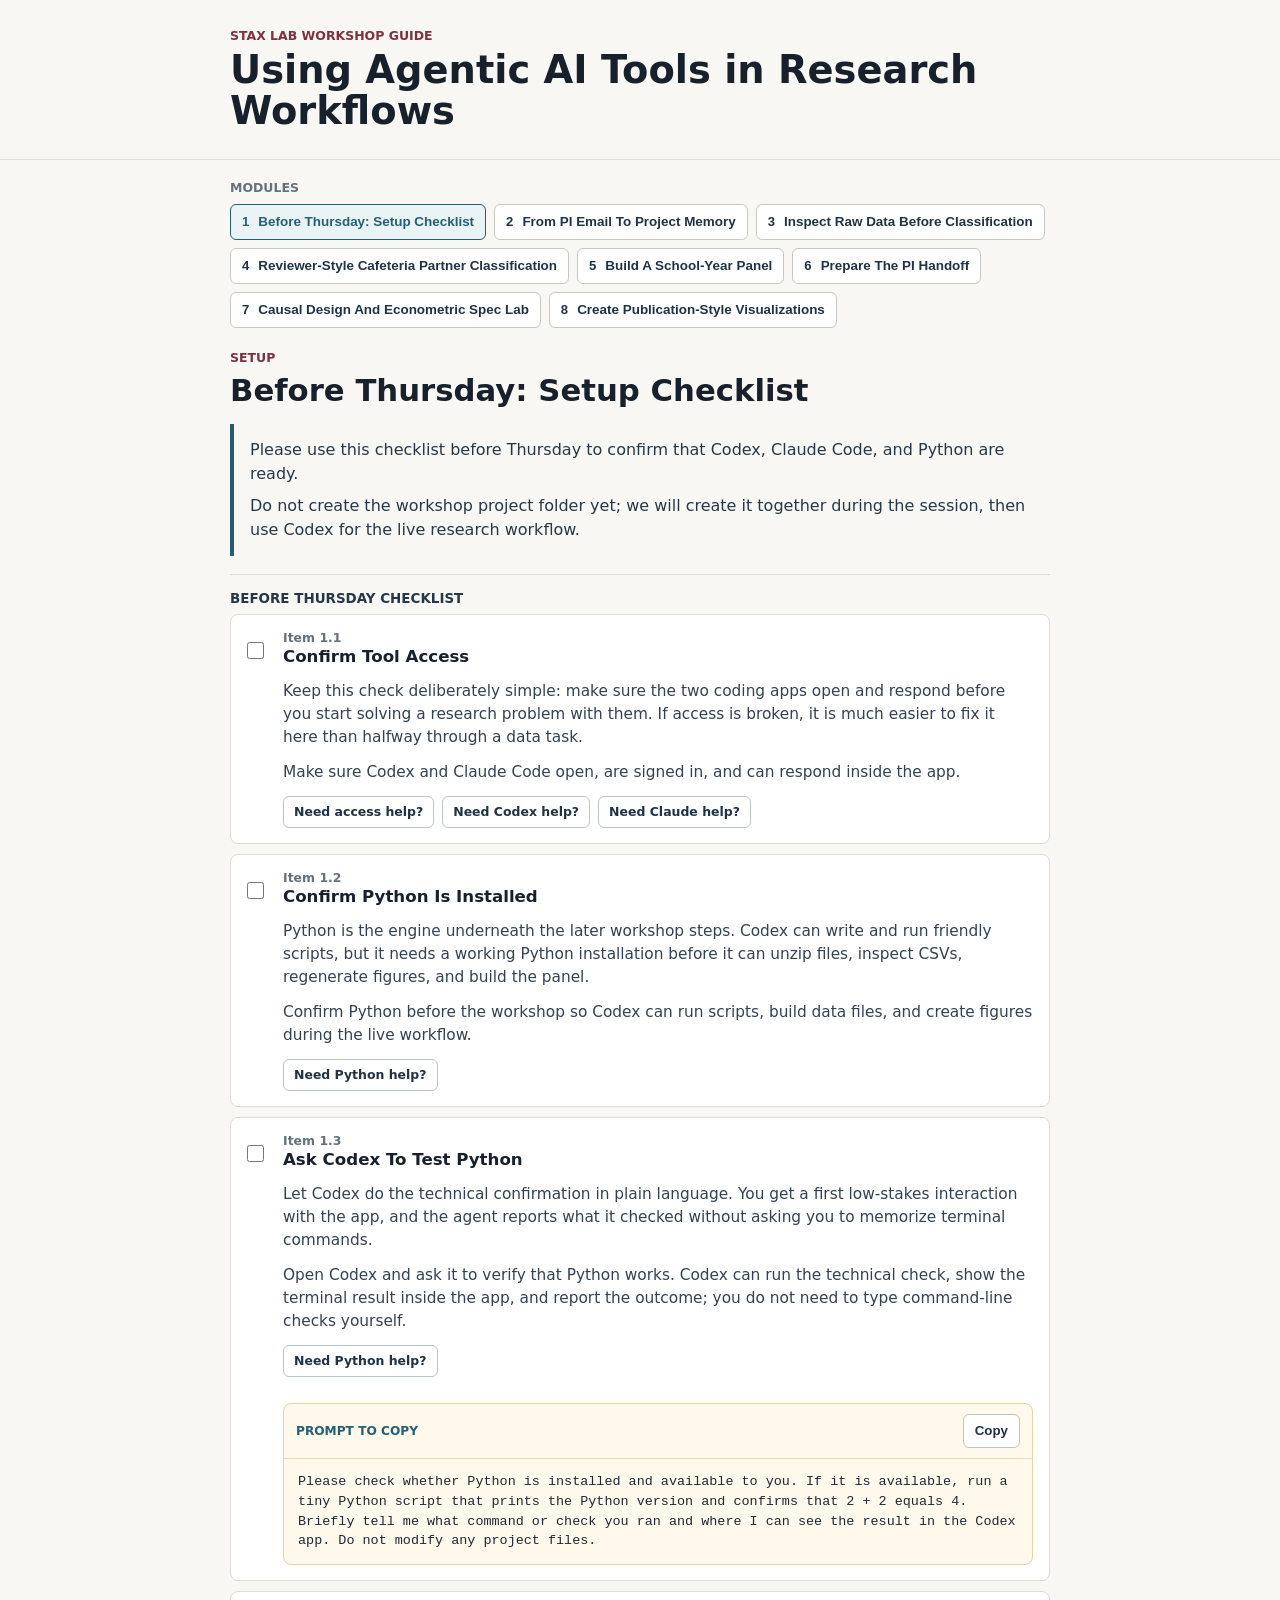
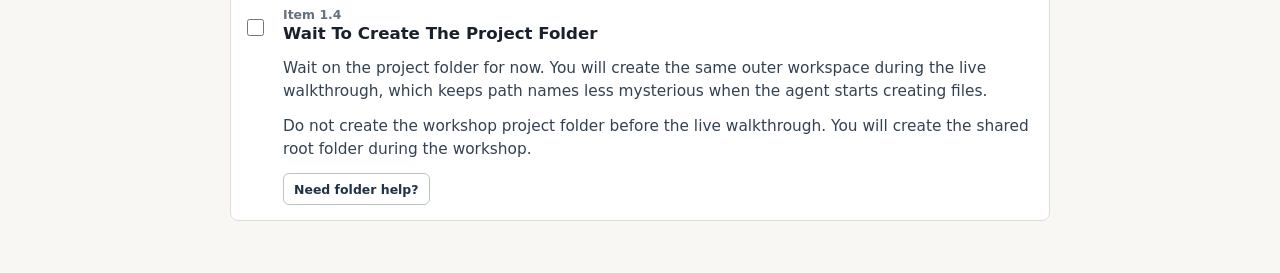
==== commit 1d919a6a: "Trim visualization guide flow" ====
--- a/docs/guide.html
+++ b/docs/guide.html
@@ -57,6 +57,6 @@
       </section>
     </main>
 
-    <script src="app.js?v=20260528-causal-spec-lab-libs"></script>
+    <script src="app.js?v=20260528-no-extra-resources"></script>
   </body>
 </html>
